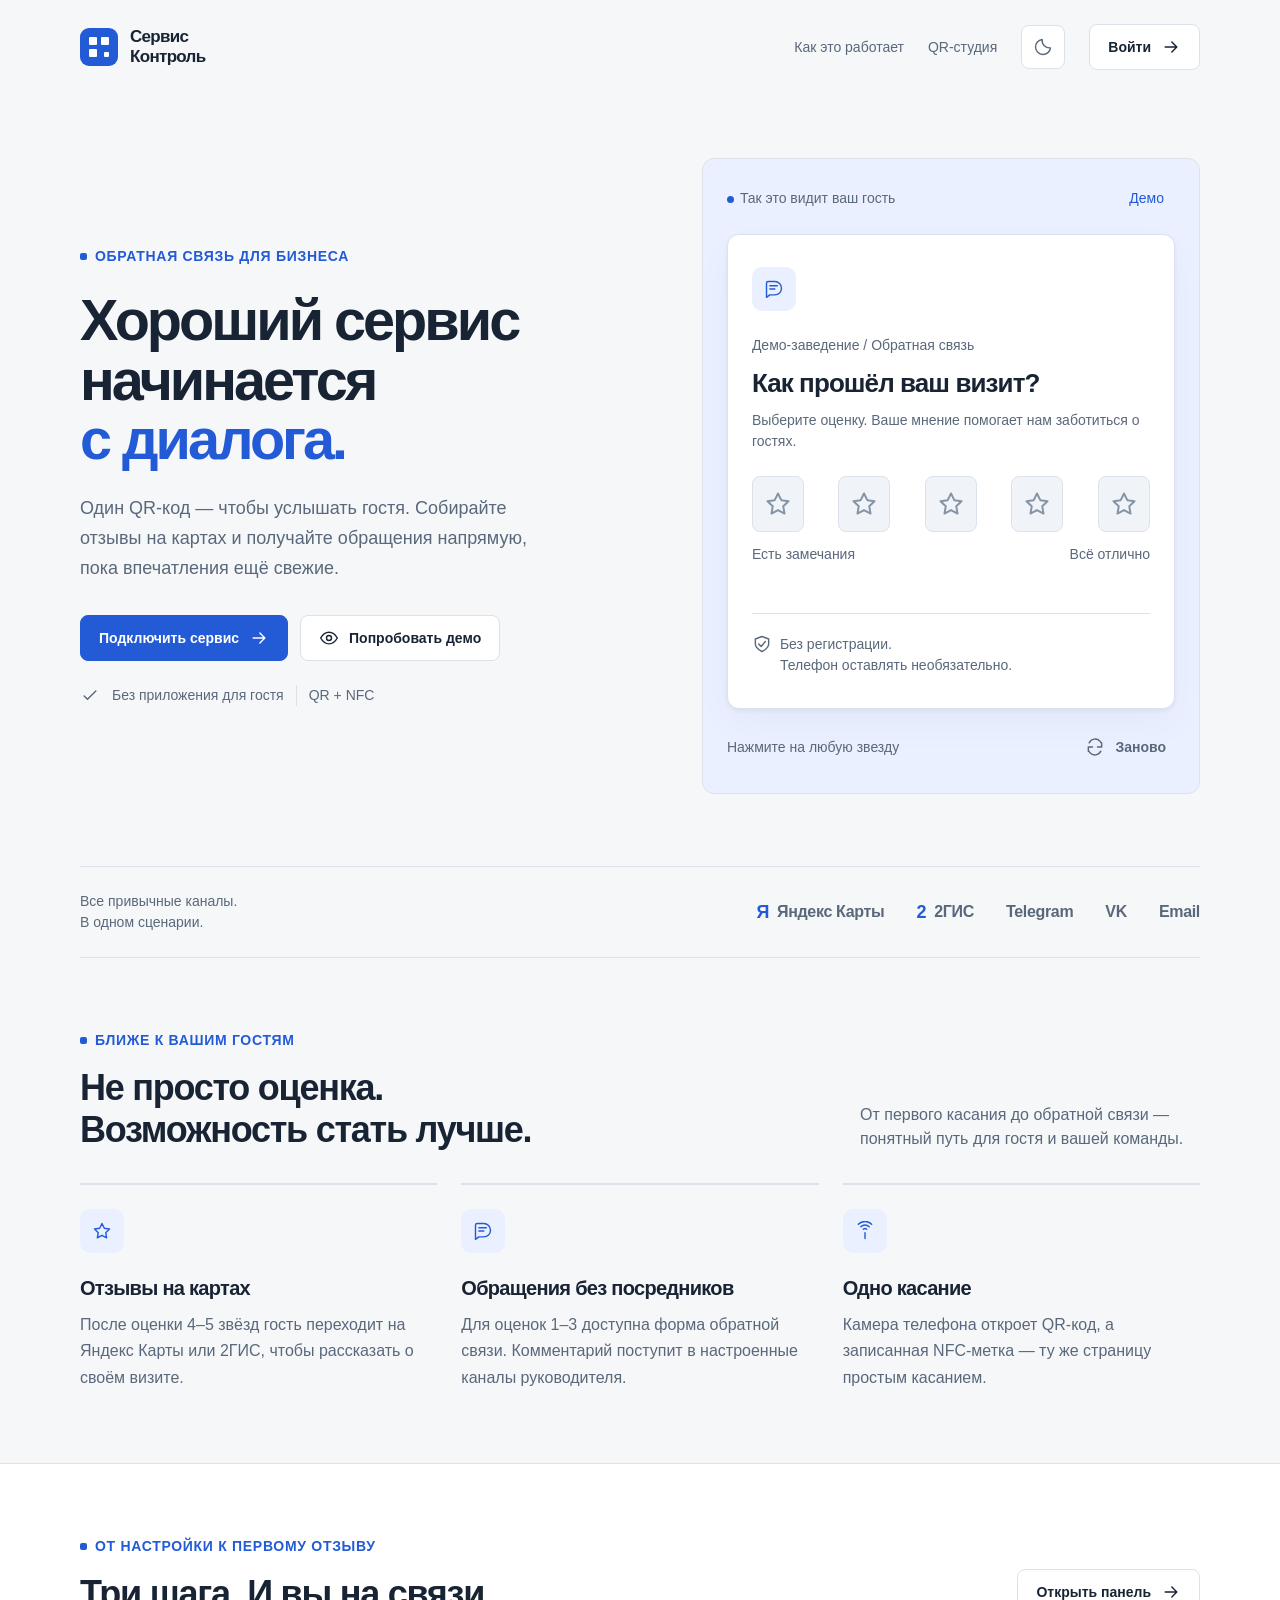
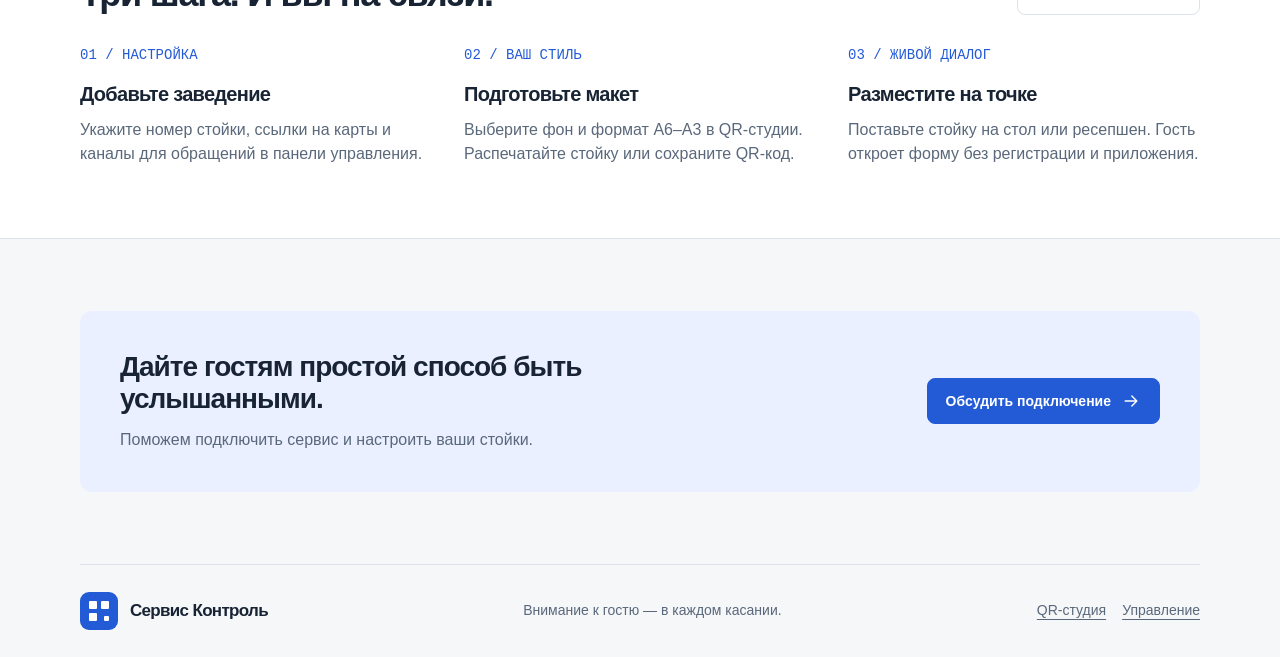
==== index.html @ 96a941b0 "design: refresh landing, contact dialog and accessible feedback flows" ====
<!DOCTYPE html>
<html lang="ru">
<head>
  <meta charset="UTF-8"><meta name="viewport" content="width=device-width, initial-scale=1">
  <meta name="description" content="Сервис Контроль: QR-коды и NFC-стойки для отзывов гостей, связи с руководством и перехода на Яндекс Карты и 2ГИС."><meta name="theme-color" content="#235bd7">
  <title>Сервис Контроль — каждый отзыв имеет значение</title>
  <link rel="stylesheet" href="assets/site.css"><script src="assets/common.js" defer></script><script src="assets/index.js" defer></script>
</head>
<body>
  <a class="skip-link" href="#mainContent">Перейти к содержимому</a>
  <div id="landing-page" hidden>
    <header class="site-header wrap"><a class="brand" href="index.html" aria-label="Сервис Контроль — главная"><span class="brand-mark" aria-hidden="true"><i></i><i></i><i></i><i></i></span><span class="brand-word">Сервис<span>Контроль</span></span></a><nav class="site-nav" aria-label="Основная навигация"><a href="#how">Как это работает</a><a href="qr.html">QR-студия</a><button class="icon-btn" type="button" data-theme-toggle aria-label="Переключить тему"></button><a class="btn" href="admin.html">Войти <span data-icon="arrow"></span></a></nav></header>
    <main id="mainContent">
      <section class="hero wrap" aria-labelledby="heroTitle"><div class="hero-copy"><div class="eyebrow">Обратная связь для бизнеса</div><h1 id="heroTitle">Хороший сервис<br>начинается<br><span>с диалога.</span></h1><p>Один QR-код — чтобы услышать гостя. Собирайте отзывы на картах и получайте обращения напрямую, пока впечатления ещё свежие.</p><div class="hero-actions"><button class="btn primary" data-contact>Подключить сервис <span data-icon="arrow"></span></button><a class="btn" href="#demo"><span data-icon="eye"></span>Попробовать демо</a></div><div class="hero-note"><span data-icon="check"></span>Без приложения для гостя <span>QR + NFC</span></div></div><div class="hero-stage" id="demo"><div class="stage-heading"><span><span class="dot"></span>Так это видит ваш гость</span><span class="tag blue">Демо</span></div><div id="demoContainer"></div><div class="stage-footer"><span>Нажмите на любую звезду</span><button class="btn quiet" id="resetDemo"><span data-icon="refresh"></span>Заново</button></div></div></section>
      <div class="integrations wrap"><p>Все привычные каналы.<br>В одном сценарии.</p><div class="integration-list" aria-label="Поддерживаемые каналы"><span><b>Я</b> Яндекс Карты</span><span><b>2</b> 2ГИС</span><span>Telegram</span><span>VK</span><span>Email</span></div></div>
      <section class="section wrap" aria-labelledby="featuresTitle"><div class="section-intro"><div><div class="eyebrow">Ближе к вашим гостям</div><h2 id="featuresTitle">Не просто оценка.<br>Возможность стать лучше.</h2></div><p>От первого касания до обратной связи — понятный путь для гостя и вашей команды.</p></div><div class="features"><article class="feature"><div class="feature-icon" data-icon="star"></div><h3>Отзывы на картах</h3><p>После оценки 4–5 звёзд гость переходит на Яндекс Карты или 2ГИС, чтобы рассказать о своём визите.</p></article><article class="feature"><div class="feature-icon" data-icon="message"></div><h3>Обращения без посредников</h3><p>Для оценок 1–3 доступна форма обратной связи. Комментарий поступит в настроенные каналы руководителя.</p></article><article class="feature"><div class="feature-icon" data-icon="nfc"></div><h3>Одно касание</h3><p>Камера телефона откроет QR-код, а записанная NFC-метка — ту же страницу простым касанием.</p></article></div></section>
      <section class="workflow" id="how" aria-labelledby="howTitle"><div class="wrap section"><div class="section-intro"><div><div class="eyebrow">От настройки к первому отзыву</div><h2 id="howTitle">Три шага. И вы на связи.</h2></div><a class="btn" href="admin.html">Открыть панель <span data-icon="arrow"></span></a></div><div class="steps"><article><span class="step-num">01 / НАСТРОЙКА</span><h3>Добавьте заведение</h3><p>Укажите номер стойки, ссылки на карты и каналы для обращений в панели управления.</p></article><article><span class="step-num">02 / ВАШ СТИЛЬ</span><h3>Подготовьте макет</h3><p>Выберите фон и формат A6–A3 в QR-студии. Распечатайте стойку или сохраните QR-код.</p></article><article><span class="step-num">03 / ЖИВОЙ ДИАЛОГ</span><h3>Разместите на точке</h3><p>Поставьте стойку на стол или ресепшен. Гость откроет форму без регистрации и приложения.</p></article></div></div></section>
      <section class="section wrap"><div class="cta"><div><h2>Дайте гостям простой способ быть услышанными.</h2><p>Поможем подключить сервис и настроить ваши стойки.</p></div><button class="btn primary" data-contact>Обсудить подключение <span data-icon="arrow"></span></button></div></section>
    </main>
    <footer class="site-footer wrap"><a class="brand" href="index.html"><span class="brand-mark" aria-hidden="true"><i></i><i></i><i></i><i></i></span>Сервис Контроль</a><p>Внимание к гостю — в каждом касании.</p><div class="footer-links"><a href="qr.html">QR-студия</a><a href="admin.html">Управление</a></div></footer>
  </div>
  <main class="widget-page" id="widget-page" hidden><div class="widget-top"><a class="brand" href="index.html"><span class="brand-mark" aria-hidden="true"><i></i><i></i><i></i><i></i></span>Сервис Контроль</a><button class="icon-btn" data-theme-toggle aria-label="Переключить тему"></button></div><div id="widgetContainer" style="width:min(440px,100%)"></div><p class="widget-foot">Спасибо, что помогаете нам становиться лучше.</p></main>
  <dialog class="contact-dialog" id="contactModal" aria-labelledby="contactTitle"><div class="dialog-head"><span class="eyebrow">На связи</span><button class="icon-btn" id="closeContact" aria-label="Закрыть окно"><span data-icon="close"></span></button></div><h2 id="contactTitle">Давайте познакомимся</h2><p>Выберите удобный канал. Обсудим вашу задачу и поможем с подключением.</p><div class="contact-list"><a class="contact-link" href="https://t.me/ThreePex" target="_blank" rel="noopener noreferrer"><span class="contact-icon" data-icon="telegram"></span><span><strong>Telegram</strong><small>Написать в мессенджере</small></span><span data-icon="arrow"></span></a><a class="contact-link" href="https://vk.me/3pexx" target="_blank" rel="noopener noreferrer"><span class="contact-icon" aria-hidden="true">VK</span><span><strong>ВКонтакте</strong><small>Открыть личные сообщения</small></span><span data-icon="arrow"></span></a><a class="contact-link" href="mailto:FuldOne007@yandex.ru?subject=Подключение%20Сервис%20Контроль"><span class="contact-icon" data-icon="mail"></span><span><strong>Электронная почта</strong><small>Вопросы и документы</small></span><span data-icon="arrow"></span></a></div></dialog>
  <template id="feedbackTemplate">
    <section class="widget-card" aria-label="Оценка обслуживания">
      <div id="widgetLoading" class="busy" role="status"><span class="spinner" aria-hidden="true"></span>Загружаем заведение…</div>
      <div id="loadError" class="status-state" hidden><div class="status-symbol" data-icon="link"></div><h2 id="loadErrorTitle">Не удалось открыть форму</h2><p id="loadErrorText"></p><button class="btn widget-back" id="retryLoad">Попробовать снова</button></div>
      <div id="feedbackFields" hidden><div class="widget-monogram" data-icon="message"></div><p class="widget-eyebrow" id="widgetEyebrow">Обратная связь</p><h2 id="shopName">Как прошёл ваш визит?</h2><p class="widget-intro" id="subTitle">Выберите оценку. Ваше мнение помогает нам заботиться о гостях.</p>
        <div class="stars-box" role="group" aria-label="Оцените визит от 1 до 5"><button class="star-btn" data-rating="1" aria-label="1 из 5 — очень плохо" aria-pressed="false" type="button"><span data-icon="star"></span></button><button class="star-btn" data-rating="2" aria-label="2 из 5 — плохо" aria-pressed="false" type="button"><span data-icon="star"></span></button><button class="star-btn" data-rating="3" aria-label="3 из 5 — есть замечания" aria-pressed="false" type="button"><span data-icon="star"></span></button><button class="star-btn" data-rating="4" aria-label="4 из 5 — хорошо" aria-pressed="false" type="button"><span data-icon="star"></span></button><button class="star-btn" data-rating="5" aria-label="5 из 5 — отлично" aria-pressed="false" type="button"><span data-icon="star"></span></button></div><div class="rating-ends"><span>Есть замечания</span><span>Всё отлично</span></div><p class="rating-label" id="ratingText" role="status"></p>
        <form class="negative-form" id="negativeForm" hidden><span class="field-label">Что можно улучшить?</span><div class="tags-grid" role="group" aria-label="Причины обращения"><button class="tag-choice" type="button" aria-pressed="false">Долгое ожидание</button><button class="tag-choice" type="button" aria-pressed="false">Грубый персонал</button><button class="tag-choice" type="button" aria-pressed="false">Качество товара</button><button class="tag-choice" type="button" aria-pressed="false">Завышенная цена</button><button class="tag-choice" type="button" aria-pressed="false">Чистота зала</button></div><div class="field"><label for="comment">Ваш комментарий <span class="muted">· необязательно</span></label><textarea id="comment" rows="3" maxlength="2000" placeholder="Расскажите, что нам стоит исправить"></textarea></div><div class="field"><label for="phone">Телефон для ответа <span class="muted">· необязательно</span></label><input type="tel" id="phone" autocomplete="tel" maxlength="40" placeholder="+7 900 000-00-00"></div><p class="small">Комментарий и указанный телефон будут переданы руководству заведения для ответа.</p><div class="notice error" id="sendError" role="alert" hidden></div><button class="btn primary wide" id="btnSend" type="submit">Отправить руководству <span data-icon="arrow"></span></button></form>
        <div class="rating-footer" id="ratingFooter"><span data-icon="shield"></span><span>Без регистрации.<br>Телефон оставлять необязательно.</span></div>
      </div>
      <div class="status-state" id="chooseMapBlock" hidden><div class="status-symbol" data-icon="star"></div><h2 tabindex="-1">Спасибо за визит!</h2><p>Поделитесь впечатлениями на удобной для вас площадке.</p><div class="stack"><a class="btn maps-link" id="btnYandex" target="_blank" rel="noopener noreferrer"><span class="row"><span class="map-letter">Я</span>Яндекс Карты</span><span data-icon="arrow"></span></a><a class="btn maps-link" id="btn2Gis" target="_blank" rel="noopener noreferrer"><span class="row"><span class="map-letter gis">2</span>2ГИС</span><span data-icon="arrow"></span></a></div><p class="small" id="demoMapsNote" hidden>Это демо: внешние страницы не открываются.</p><button class="btn quiet widget-back" data-back>Изменить оценку</button></div>
      <div class="status-state" id="redirectBlock" hidden><div class="status-symbol"><span class="spinner"></span></div><h2 tabindex="-1">Спасибо за оценку!</h2><p>Открываем страницу на картах…</p><a class="btn wide widget-back" id="redirectLink" rel="noopener noreferrer">Перейти на карты</a><button class="btn quiet widget-back" data-back>Изменить оценку</button></div>
      <div class="status-state" id="successBlock" hidden><div class="status-symbol" data-icon="check"></div><h2 tabindex="-1">Спасибо за обратную связь</h2><p id="successText">Обращение отправлено руководству заведения.</p><button class="btn quiet widget-back" id="successReset" hidden>Попробовать ещё раз</button></div>
      <div class="status-state" id="noMapsBlock" hidden><div class="status-symbol" data-icon="message"></div><h2 tabindex="-1">Спасибо за вашу оценку</h2><p>Ссылки на карты для этой точки пока не настроены.</p><button class="btn quiet widget-back" data-back>Изменить оценку</button></div>
    </section>
  </template>
  <noscript><div class="notice info wrap">Чтобы открыть форму отзыва, включите JavaScript. Связаться с нами можно по адресу <a href="mailto:FuldOne007@yandex.ru">FuldOne007@yandex.ru</a>.</div></noscript>
</body>
</html>
---- assets/site.css ----
/* Сервис Контроль — shared, responsive design system */
:root{color-scheme:light;--bg:#f6f7f9;--surface:#fff;--soft:#f0f3f8;--text:#182334;--muted:#5a687b;--line:#dce2ea;--input-line:#8694a7;--blue:#235bd7;--blue-hover:#194ab6;--blue-soft:#eaf0ff;--positive:#20744c;--positive-soft:#eaf6ef;--danger:#ad2940;--danger-soft:#fff0f2;--shadow:0 2px 4px #192c4610,0 16px 40px #192c4608;--radius:12px;--sidebar:236px}
:root[data-theme=dark]{color-scheme:dark;--bg:#151a22;--surface:#1d2430;--soft:#252e3b;--text:#f4f6fa;--muted:#a9b6c8;--line:#3b4656;--input-line:#8191a8;--blue:#8ab3ff;--blue-hover:#b2ccff;--blue-soft:#263650;--positive:#89d5ad;--positive-soft:#21392e;--danger:#ffafba;--danger-soft:#422731;--shadow:none}
*{box-sizing:border-box}html{scroll-behavior:smooth;scroll-padding-top:32px}body{margin:0;background:var(--bg);color:var(--text);font:16px/1.5 -apple-system,BlinkMacSystemFont,"Segoe UI",sans-serif;-webkit-font-smoothing:antialiased}button,input,select,textarea{font:inherit}button,a,input,select,textarea,summary{-webkit-tap-highlight-color:transparent}button{cursor:pointer}a{color:var(--blue);text-underline-offset:4px}button:disabled{cursor:not-allowed;opacity:.55}a,button{touch-action:manipulation}h1,h2,h3,p{margin:0}h1,h2,h3{line-height:1.16;letter-spacing:-.035em}h1{font-size:40px;font-weight:750}h2{font-size:28px}h3{font-size:20px}p{color:var(--muted)}svg{display:block;flex-shrink:0}button svg,a svg{pointer-events:none}.icon{width:20px;height:20px}button:focus-visible,a:focus-visible,summary:focus-visible,input:focus-visible,select:focus-visible,textarea:focus-visible{outline:3px solid var(--blue);outline-offset:4px}[hidden]{display:none!important}.sr-only{position:absolute!important;width:1px;height:1px;padding:0;margin:-1px;overflow:hidden;clip:rect(0,0,0,0);white-space:nowrap;border:0}.skip-link{position:fixed;top:-80px;left:16px;padding:12px 20px;background:var(--surface);z-index:100}.skip-link:focus{top:12px}.wrap{width:min(1120px,calc(100% - 64px));margin-inline:auto}.eyebrow{display:flex;align-items:center;gap:8px;color:var(--blue);font-size:14px;font-weight:650;letter-spacing:.05em;text-transform:uppercase}.eyebrow:before{content:"";width:7px;height:7px;background:currentColor;border-radius:2px}.muted{color:var(--muted)}.small{font-size:14px;line-height:1.55}.mono{font-family:ui-monospace,SFMono-Regular,Consolas,monospace}.row{display:flex;align-items:center;gap:12px}.between{justify-content:space-between}.stack{display:grid;gap:16px}.brand{display:inline-flex;gap:12px;align-items:center;color:var(--text);text-decoration:none;font-weight:750;font-size:17px;line-height:1.16;letter-spacing:-.04em;min-height:44px}.brand-mark{width:38px;height:38px;display:grid;grid-template-columns:repeat(2,8px);grid-template-rows:repeat(2,8px);place-content:center;gap:4px;background:#235bd7;border-radius:9px;flex-shrink:0}.brand-mark i{background:white;border-radius:1px}.brand-mark i:last-child{width:5px;height:5px;align-self:end;justify-self:end}.brand-word{display:block}.brand-word span{display:block}.btn{min-height:46px;padding:11px 18px;border-radius:8px;border:1px solid var(--line);background:var(--surface);color:var(--text);display:inline-flex;justify-content:center;align-items:center;gap:10px;text-decoration:none;font-size:14px;font-weight:650;line-height:1.45;transition:background .18s,border-color .18s,transform .18s}.btn:hover{background:var(--soft);border-color:var(--input-line)}.btn.primary{background:var(--blue);border-color:var(--blue);color:#fff}:root[data-theme=dark] .btn.primary{color:#121c2d}.btn.primary:hover{background:var(--blue-hover);border-color:var(--blue-hover)}.btn.quiet{background:transparent;border-color:transparent;color:var(--muted)}.btn.quiet:hover{background:var(--soft);color:var(--text)}.btn.wide{width:100%}.icon-btn{width:44px;height:44px;padding:0;display:grid;place-items:center;background:var(--surface);color:var(--muted);border:1px solid var(--line);border-radius:8px}.icon-btn:hover{color:var(--blue);background:var(--blue-soft)}.tag{display:inline-flex;align-items:center;gap:6px;padding:4px 10px;border:1px solid var(--line);border-radius:6px;color:var(--muted);font-size:14px;white-space:nowrap}.tag.blue{background:var(--blue-soft);border-color:transparent;color:var(--blue)}.tag.green{background:var(--positive-soft);border-color:transparent;color:var(--positive)}.panel{background:var(--surface);border:1px solid var(--line);border-radius:var(--radius);min-width:0}.panel-head{display:flex;align-items:center;justify-content:space-between;gap:16px;padding:20px 24px;border-bottom:1px solid var(--line);flex-wrap:wrap}.panel-head h2{font-size:18px;letter-spacing:-.02em;min-width:0}.panel-body{padding:24px}.section-title{display:flex;gap:12px;align-items:center;margin-bottom:20px}.section-number{width:30px;height:30px;display:grid;place-items:center;background:var(--blue-soft);color:var(--blue);border-radius:7px;font-size:14px;font-weight:650;flex-shrink:0}.section-title h2,.section-title h3{font-size:18px}.form-grid{display:grid;grid-template-columns:minmax(0,1fr) minmax(0,1fr);gap:20px}.field{display:grid;gap:8px;align-content:start;min-width:0}.field.full{grid-column:1/-1}.field label,.field-label{font-size:14px;font-weight:600;color:var(--text)}.field input,.field select,.field textarea{width:100%;min-width:0;min-height:46px;border:1px solid var(--input-line);border-radius:8px;padding:11px 12px;color:var(--text);background:var(--surface);transition:border-color .15s}.field input::placeholder,.field textarea::placeholder{color:var(--muted);opacity:.85}.field textarea{resize:vertical;min-height:112px}.field input:focus,.field select:focus,.field textarea:focus{border-color:var(--blue)}.field input[aria-invalid=true]{border-color:var(--danger)}.field input[type=range]{padding:0;border:0;accent-color:var(--blue)}.field input[type=file]{font-size:14px;padding:8px}.field input[type=file]::file-selector-button{border:0;background:var(--blue-soft);color:var(--blue);padding:8px;border-radius:5px;margin-right:10px;font:inherit;cursor:pointer}.field .hint{font-size:14px;color:var(--muted)}.check-row{display:flex;gap:10px;align-items:flex-start;min-height:44px;cursor:pointer;font-size:14px;color:var(--muted)}.check-row input{width:18px;height:18px;margin:2px 0 0;accent-color:var(--blue);flex-shrink:0}.notice{font-size:14px;line-height:1.6;padding:14px 16px;border:1px solid var(--line);border-radius:8px;overflow-wrap:anywhere}.notice.error{background:var(--danger-soft);color:var(--danger);border-color:currentColor}.notice.success{background:var(--positive-soft);color:var(--positive)}.notice.info{background:var(--blue-soft);color:var(--blue)}.form-actions{display:flex;align-items:center;justify-content:space-between;gap:16px;margin-top:24px}.form-actions p{max-width:290px;font-size:14px}.busy{display:flex;align-items:center;justify-content:center;gap:12px;min-height:220px;color:var(--muted)}.spinner{width:24px;height:24px;border:2px solid var(--line);border-top-color:var(--blue);border-radius:50%;animation:spin .7s linear infinite}@keyframes spin{to{transform:rotate(360deg)}}
/* Marketing site: real interactive product, not fictional metrics. */
.site-header{display:flex;justify-content:space-between;align-items:center;gap:24px;padding-block:24px}.site-nav{display:flex;align-items:center;gap:24px}.site-nav>a:not(.btn){font-size:14px;color:var(--muted);text-decoration:none;min-height:44px;display:flex;align-items:center}.site-nav>a:hover{color:var(--blue)}.hero{display:grid;grid-template-columns:1.12fr 1fr;align-items:center;gap:64px;padding-block:64px 72px}.hero-copy h1{font-size:clamp(40px,4.5vw,60px);margin:24px 0;line-height:1.04;letter-spacing:-.052em;max-width:620px}.hero-copy h1 span{color:var(--blue)}.hero-copy>p{font-size:18px;line-height:1.65;max-width:460px}.hero-actions{display:flex;flex-wrap:wrap;gap:12px;margin:32px 0 24px}.hero-note{display:flex;gap:12px;align-items:center;font-size:14px;color:var(--muted)}.hero-note>span:last-child{border-left:1px solid var(--line);padding-left:12px}.hero-stage{background:var(--blue-soft);border:1px solid var(--line);border-radius:12px;padding:24px;position:relative}.stage-heading{display:flex;align-items:center;justify-content:space-between;gap:12px;margin-bottom:20px;font-size:14px;color:var(--muted)}.stage-heading .dot{width:7px;height:7px;background:var(--blue);border-radius:50%;display:inline-block;margin-right:6px}.stage-footer{display:flex;justify-content:space-between;align-items:center;gap:16px;margin-top:16px;font-size:14px;color:var(--muted)}.stage-footer .btn{padding:8px;min-height:44px}.hero-stage .widget-card{box-shadow:var(--shadow);width:100%;max-width:none}.integrations{display:flex;align-items:center;justify-content:space-between;gap:24px;border-block:1px solid var(--line);padding:24px 0}.integrations p{font-size:14px}.integration-list{display:flex;flex-wrap:wrap;align-items:center;gap:32px;color:var(--muted);font-size:16px;font-weight:650;letter-spacing:-.02em}.integration-list span{display:flex;align-items:center;gap:8px}.integration-list b{color:var(--blue);font-size:18px}.section{padding-block:72px}.section-intro{display:flex;align-items:end;justify-content:space-between;gap:48px;margin-bottom:32px}.section-intro h2{font-size:36px;max-width:520px;margin-top:16px}.section-intro p{max-width:340px}.features{display:grid;grid-template-columns:repeat(3,1fr);gap:24px}.feature{border-top:2px solid var(--line);padding-top:24px}.feature .feature-icon{color:var(--blue);width:44px;height:44px;display:grid;place-items:center;background:var(--blue-soft);border-radius:10px;margin-bottom:24px}.feature h3{margin-bottom:12px}.feature p{font-size:16px;line-height:1.65}.workflow{background:var(--surface);border-block:1px solid var(--line)}.steps{display:grid;grid-template-columns:repeat(3,1fr);gap:32px}.step-num{font:14px ui-monospace,Consolas,monospace;color:var(--blue);display:block;margin-bottom:20px}.steps h3{margin-bottom:12px}.cta{padding:40px;background:var(--blue-soft);border-radius:12px;display:flex;justify-content:space-between;align-items:center;gap:32px}.cta h2{margin-bottom:12px;max-width:580px}.site-footer{border-top:1px solid var(--line);padding-block:24px;display:flex;justify-content:space-between;align-items:center;gap:24px}.site-footer p{font-size:14px}.footer-links{display:flex;gap:16px}.footer-links a{font-size:14px;color:var(--muted);min-height:44px;display:flex;align-items:center}
/* Feedback states and contact dialog. */
.widget-page{min-height:100svh;display:flex;flex-direction:column;align-items:center;justify-content:center;padding:32px 16px;gap:24px}.widget-top{display:flex;align-items:center;justify-content:space-between;width:min(440px,100%);gap:16px}.widget-card{padding:32px 24px;background:var(--surface);border:1px solid var(--line);border-radius:12px;max-width:440px;width:100%}.widget-card h1,.widget-card h2{font-size:26px;overflow-wrap:anywhere}.widget-card .widget-intro{margin:12px 0 24px;font-size:14px}.widget-monogram{width:44px;height:44px;background:var(--blue-soft);color:var(--blue);border-radius:10px;display:grid;place-items:center;margin-bottom:24px}.widget-eyebrow{font-size:14px;color:var(--muted);margin-bottom:12px}.stars-box{display:flex;justify-content:space-between;gap:4px;margin:24px 0 12px}.star-btn{background:var(--soft);border:1px solid var(--line);color:var(--input-line);width:52px;height:56px;border-radius:8px;display:grid;place-items:center;transition:background .15s,transform .15s}.star-btn svg{width:28px;height:28px;fill:transparent}.star-btn.active{background:#fff3d1;border-color:#c49620;color:#896008}.star-btn.active svg{fill:#edbe42}.star-btn:hover{transform:translateY(-2px);border-color:var(--blue)}.rating-label{min-height:24px;color:var(--muted);text-align:center;font-size:14px}.rating-ends{display:flex;justify-content:space-between;font-size:14px;color:var(--muted)}.rating-footer{border-top:1px solid var(--line);padding-top:20px;margin-top:24px;font-size:14px;display:flex;gap:8px;align-items:flex-start;color:var(--muted)}.negative-form{display:grid;gap:16px;margin-top:24px}.tags-grid{display:flex;flex-wrap:wrap;gap:8px}.tag-choice{padding:9px 12px;min-height:44px;font-size:14px;color:var(--muted);background:var(--surface);border:1px solid var(--input-line);border-radius:8px}.tag-choice[aria-pressed=true]{background:var(--blue-soft);border-color:var(--blue);color:var(--blue)}.status-state{text-align:center;padding-block:16px}.status-symbol{width:56px;height:56px;display:grid;place-items:center;margin:0 auto 24px;border-radius:12px;background:var(--positive-soft);color:var(--positive)}.status-symbol .icon{width:28px;height:28px}.status-state p{font-size:14px;margin-top:12px}.status-state .stack{margin-top:24px}.maps-link{justify-content:space-between}.map-letter{width:28px;height:28px;display:grid;place-items:center;border-radius:6px;font-weight:750;color:#fff;background:#d52c25}.map-letter.gis{background:#237b3e;font-size:14px}.widget-back{margin-top:20px}.widget-page .widget-foot{font-size:14px;color:var(--muted);text-align:center}.widget-card .notice{margin-top:16px}.demo-banner{font-size:14px;color:var(--blue);padding:10px 12px;border-radius:8px;background:var(--blue-soft);margin-bottom:20px}.contact-dialog{padding:32px;border:1px solid var(--line);border-radius:12px;background:var(--surface);color:var(--text);width:min(440px,calc(100% - 32px));max-height:calc(100svh - 32px);box-shadow:var(--shadow)}.contact-dialog::backdrop{background:#0b142b99;backdrop-filter:blur(4px)}.dialog-head{display:flex;justify-content:space-between;align-items:center;gap:16px;margin-bottom:24px}.contact-dialog h2{font-size:28px;margin-bottom:12px}.contact-dialog>p{font-size:14px}.contact-list{display:grid;gap:12px;margin-top:24px}.contact-link{display:flex;gap:16px;align-items:center;padding:16px;border:1px solid var(--line);border-radius:8px;color:var(--text);text-decoration:none}.contact-link:hover{background:var(--soft);border-color:var(--input-line)}.contact-link>span:nth-child(2){flex:1}.contact-link strong{display:block;font-size:16px}.contact-link small{display:block;font-size:14px;color:var(--muted)}.contact-icon{width:40px;height:40px;display:grid;place-items:center;background:var(--blue-soft);color:var(--blue);border-radius:8px;font-size:14px;font-weight:750}
/* Workspace shell shared by admin and print studio. */
.app-sidebar{position:fixed;inset:0 auto 0 0;width:var(--sidebar);background:var(--surface);border-right:1px solid var(--line);display:flex;flex-direction:column;padding:28px 20px;z-index:10}.app-sidebar .brand{margin-bottom:48px}.nav-label{font-size:14px;color:var(--muted);padding-inline:12px;margin-bottom:12px}.app-nav{display:grid;gap:8px}.app-nav a{display:flex;align-items:center;gap:12px;border-radius:8px;padding:12px;color:var(--muted);font-size:14px;text-decoration:none;min-height:46px}.app-nav a:hover{background:var(--soft);color:var(--text)}.app-nav a[aria-current=page]{background:var(--blue-soft);color:var(--blue);font-weight:650}.sidebar-bottom{margin-top:auto;padding-top:24px}.sidebar-note{padding:16px;border:1px solid var(--line);border-radius:8px;font-size:14px;color:var(--muted)}.sidebar-note strong{display:block;color:var(--text);margin-bottom:8px}.app-main{margin-left:var(--sidebar);min-height:100svh}.app-topbar{display:flex;align-items:center;justify-content:space-between;gap:16px;min-height:80px;padding:16px 40px;border-bottom:1px solid var(--line);background:var(--surface)}.breadcrumbs{font-size:14px;color:var(--muted);display:flex;align-items:center;gap:12px}.breadcrumbs strong{color:var(--text);font-weight:500}.app-content{max-width:1240px;margin:0 auto;padding:40px}.page-heading{display:flex;justify-content:space-between;align-items:end;gap:24px;margin-bottom:32px}.page-heading h1{font-size:36px;margin-bottom:12px}.page-heading p{max-width:620px}.editor-grid{display:grid;grid-template-columns:minmax(0,1fr) 300px;gap:24px;align-items:start}.editor-grid>*{min-width:0}.editor-grid>.stack{min-width:0}.summary-panel{position:sticky;top:24px}.summary-panel .mini-stand{margin:24px;background:#172438;border-radius:8px;padding:24px 20px;color:white;text-align:center;min-height:230px;display:flex;flex-direction:column;justify-content:space-between;gap:24px}.mini-stand .icon{width:56px;height:56px;margin:0 auto;color:#b8d2ff}.mini-stand strong{font-size:20px;line-height:1.25;overflow-wrap:anywhere}.mini-stand span{font:14px ui-monospace,monospace;color:#b7c7df;overflow-wrap:anywhere}.summary-list{list-style:none;padding:0 24px 24px;margin:0;display:grid;gap:16px}.summary-list li{display:flex;gap:12px;align-items:center;font-size:14px;color:var(--muted)}.summary-list li.done{color:var(--positive)}.summary-list .step-dot{width:24px;height:24px;display:grid;place-items:center;border:1px solid var(--line);border-radius:50%;font-size:14px;flex-shrink:0}.summary-list li.done .step-dot{background:var(--positive-soft);border-color:currentColor}.access-details summary{list-style:none;display:flex;align-items:center;justify-content:space-between;gap:12px;cursor:pointer;padding:20px 24px;min-height:64px;font-weight:600;font-size:14px}.access-details summary::-webkit-details-marker{display:none}.access-details[open] summary{border-bottom:1px solid var(--line)}.access-details[open] summary>.icon{transform:rotate(45deg)}.access-details .notice{margin-top:20px}.channels-grid{display:grid;gap:20px}.channel-label{display:flex;align-items:center;gap:10px}.channel-label .icon{color:var(--blue)}.result-link{display:block;padding:12px;background:var(--surface);border:1px solid var(--line);border-radius:8px;overflow-wrap:anywhere;margin:16px 0;font-size:14px}.result-actions{display:flex;gap:8px;flex-wrap:wrap}.auth-main{min-height:100svh}.auth-header{display:flex;justify-content:space-between;align-items:center;padding:24px 32px}.auth-layout{width:min(980px,calc(100% - 64px));margin:56px auto;display:grid;grid-template-columns:1fr 1fr;gap:80px;align-items:center}.auth-story h1{font-size:48px;margin:24px 0;line-height:1.08}.auth-story>p{font-size:18px}.auth-points{display:grid;gap:24px;margin-top:40px}.auth-point{display:flex;gap:16px;align-items:flex-start}.auth-point>span{width:40px;height:40px;background:var(--blue-soft);color:var(--blue);display:grid;place-items:center;flex-shrink:0;border-radius:8px}.auth-point strong{display:block;margin-bottom:4px;font-size:16px}.auth-point p{font-size:14px}.auth-card{padding:32px}.auth-card h2{margin:24px 0 12px}.auth-card>p{font-size:14px;margin-bottom:24px}.auth-card form{display:grid;gap:20px}.auth-foot{border-top:1px solid var(--line);padding-top:20px;margin-top:24px;font-size:14px;color:var(--muted)}.password-wrap{display:flex;position:relative;min-width:0}.password-wrap input{padding-right:54px}.password-wrap .icon-btn{position:absolute;right:2px;top:2px;border:0;background:transparent;height:42px}.admin-save{margin-top:0;padding:20px 24px}.admin-save p{font-size:14px}.readiness{color:var(--muted);font-size:14px;margin-bottom:20px}.readiness strong{color:var(--text)}
@media(min-width:1600px){.app-content{padding-top:48px}}
@media(max-width:1200px){:root{--sidebar:208px}.app-content{padding:32px 24px}.app-topbar{padding-inline:24px}.editor-grid{grid-template-columns:minmax(0,1fr) 260px}.hero{gap:32px}.hero-copy h1{font-size:48px}.integration-list{gap:20px}}
@media(max-width:1020px){.editor-grid{grid-template-columns:minmax(0,1fr)}.summary-panel{position:static}.summary-panel .mini-stand{display:none}.summary-list{grid-template-columns:1fr 1fr;padding-top:24px}.hero-copy h1{font-size:44px}.hero{gap:24px}.hero-stage{padding:16px}.auth-layout{gap:40px}.auth-story h1{font-size:40px}.integrations{align-items:start;flex-direction:column;gap:16px}}
@media(max-width:780px){.wrap{width:calc(100% - 40px)}.site-header{padding-block:16px}.site-nav{gap:8px}.site-nav>a:not(.btn){display:none}.hero{grid-template-columns:1fr;padding-block:40px 48px;gap:40px}.hero-copy h1{font-size:48px;max-width:600px}.hero-copy>p{max-width:560px}.hero-stage{padding:20px;max-width:480px;width:100%;justify-self:center}.features{grid-template-columns:1fr;gap:32px}.feature{display:grid;grid-template-columns:44px 1fr;gap:12px 16px}.feature .feature-icon{grid-row:1/3;margin:0}.feature h3{margin:0;align-self:center}.feature p{grid-column:2}.section{padding-block:48px}.section-intro{display:block;margin-bottom:32px}.section-intro>.btn{margin-top:24px}.section-intro h2{font-size:30px}.section-intro p{margin-top:16px;max-width:500px}.steps{grid-template-columns:1fr;gap:32px}.step-num{margin-bottom:12px}.cta{padding:28px;align-items:start;flex-direction:column}.site-footer{flex-wrap:wrap}.app-sidebar{position:static;width:auto;display:block;padding:16px;border-right:0;border-bottom:1px solid var(--line)}.app-sidebar .brand{margin:0 0 16px}.nav-label,.sidebar-bottom{display:none}.app-nav{display:flex;gap:8px}.app-nav a{flex:1;justify-content:center;padding:10px;gap:8px;white-space:nowrap}.app-nav a .icon{width:18px;height:18px}.app-main{margin:0}.app-topbar{min-height:64px;padding:12px 20px}.app-content{padding:28px 20px}.page-heading{align-items:start}.page-heading h1{font-size:30px}.page-heading p{font-size:14px}.auth-layout{grid-template-columns:1fr;width:min(460px,calc(100% - 32px));margin:24px auto;gap:24px}.auth-story{display:none}.auth-header{padding:16px}.auth-card{padding:28px}.breadcrumbs>span:first-child{display:none}.breadcrumbs .separator{display:none}}
@media(max-width:440px){.wrap{width:calc(100% - 32px)}.brand{font-size:15px;gap:8px}.site-nav .btn{padding-inline:12px}.hero-copy h1{font-size:40px}.hero-copy>p{font-size:16px}.hero-note{flex-wrap:wrap;font-size:14px}.hero-note>span:last-child{padding-left:0;border-left:0}.hero-actions .btn{flex:1;padding-inline:12px}.hero-stage{padding:12px}.stage-heading{font-size:14px;gap:8px}.widget-card{padding:24px 20px}.hero-stage .widget-card{padding:24px 16px}.widget-card h1,.widget-card h2{font-size:24px}.star-btn{width:46px;height:50px}.stars-box{gap:4px}.rating-ends{font-size:14px}.integration-list{column-gap:20px;row-gap:12px;font-size:14px}.form-grid{grid-template-columns:minmax(0,1fr)}.panel-body{padding:20px}.panel-head{padding:16px 20px}.form-actions{flex-direction:column;align-items:stretch}.form-actions p{max-width:none}.page-heading{flex-wrap:wrap;gap:16px}.summary-list{grid-template-columns:1fr;padding:20px}.app-nav a{font-size:14px;padding:10px 6px;gap:6px}.app-nav a .icon{width:16px}.app-content{padding:24px 16px}.app-topbar{padding-inline:16px}.app-topbar .tag{display:none}.access-details summary{padding:16px 20px}.contact-dialog{padding:24px}.contact-link{padding:12px}.contact-link small{font-size:14px}.contact-icon{width:36px;height:36px}.auth-card{padding:24px}.result-actions .btn{flex:1}.hero-note .icon{display:none}.cta{padding:24px}.site-footer{gap:16px}}
@media(prefers-reduced-motion:reduce){html{scroll-behavior:auto}*,*:before,*:after{animation-duration:.01ms!important;animation-iteration-count:1!important;transition-duration:.01ms!important}}
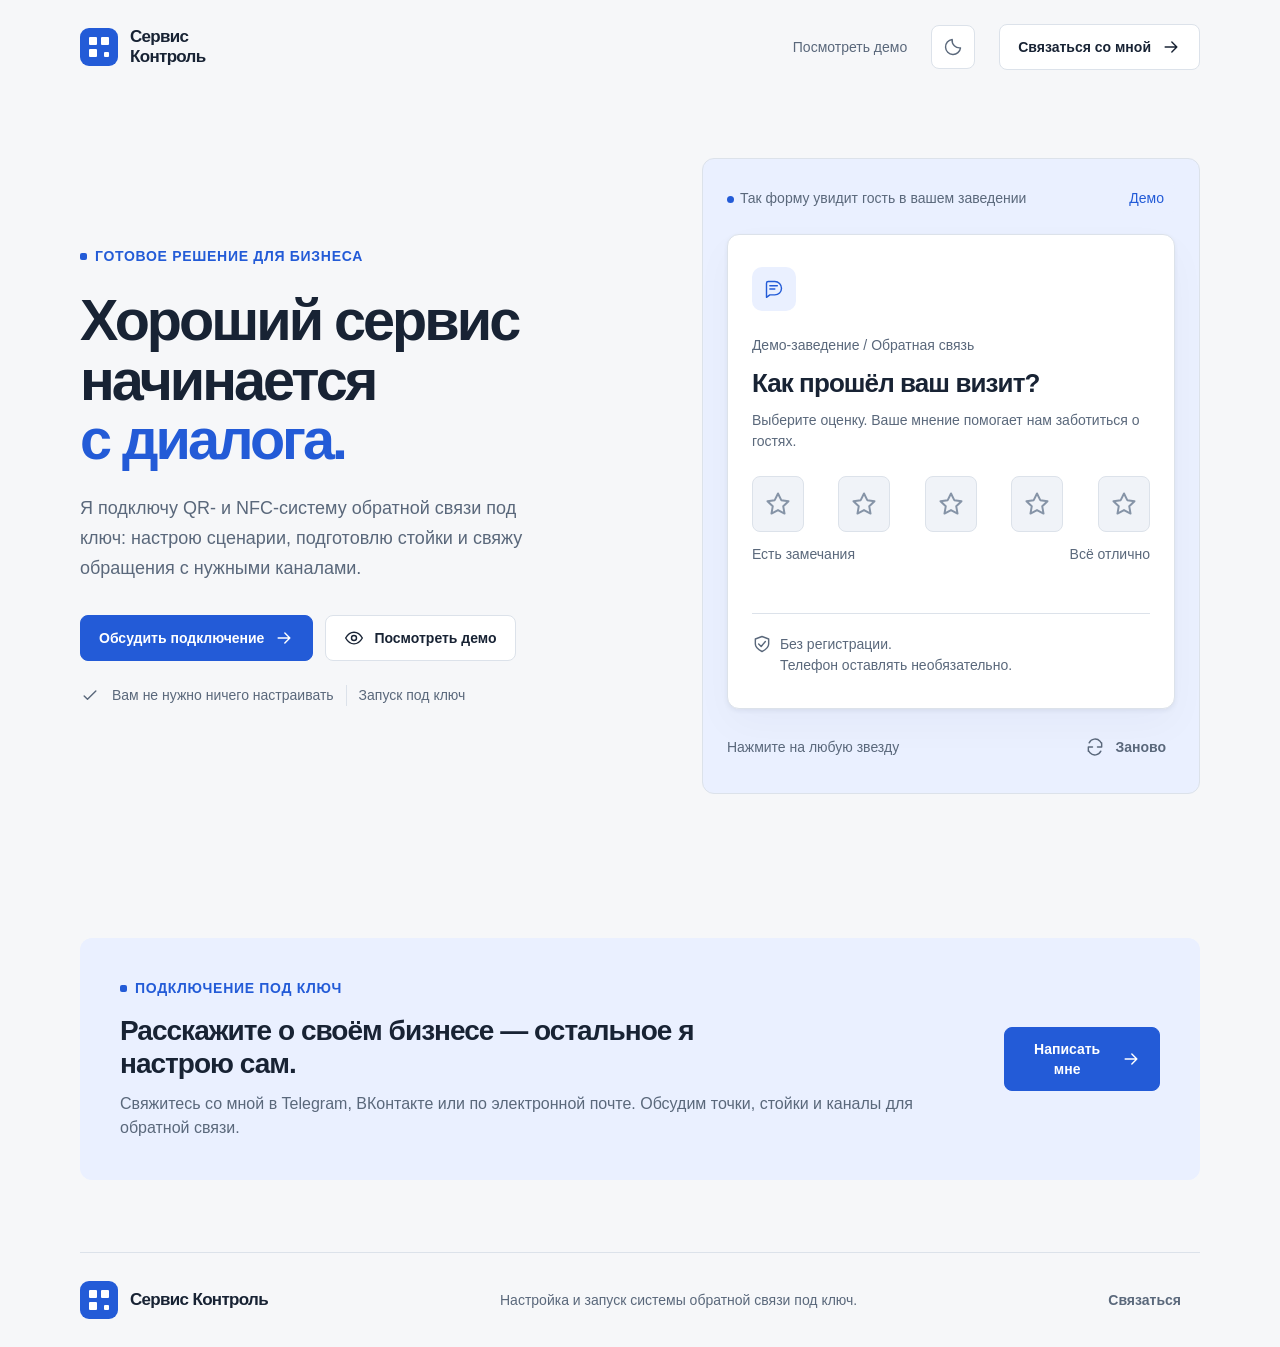
==== commit 65ab2b2e: "fix: position service as done-for-you and protect QR studio" ====
--- a/index.html
+++ b/index.html
@@ -2,25 +2,40 @@
 <html lang="ru">
 <head>
   <meta charset="UTF-8"><meta name="viewport" content="width=device-width, initial-scale=1">
-  <meta name="description" content="Сервис Контроль: QR-коды и NFC-стойки для отзывов гостей, связи с руководством и перехода на Яндекс Карты и 2ГИС."><meta name="theme-color" content="#235bd7">
-  <title>Сервис Контроль — каждый отзыв имеет значение</title>
+  <meta name="description" content="Сервис Контроль — QR- и NFC-система обратной связи для бизнеса с подключением под ключ."><meta name="theme-color" content="#235bd7">
+  <title>Сервис Контроль — обратная связь под ключ</title>
   <link rel="stylesheet" href="assets/site.css"><script src="assets/common.js" defer></script><script src="assets/index.js" defer></script>
 </head>
 <body>
   <a class="skip-link" href="#mainContent">Перейти к содержимому</a>
   <div id="landing-page" hidden>
-    <header class="site-header wrap"><a class="brand" href="index.html" aria-label="Сервис Контроль — главная"><span class="brand-mark" aria-hidden="true"><i></i><i></i><i></i><i></i></span><span class="brand-word">Сервис<span>Контроль</span></span></a><nav class="site-nav" aria-label="Основная навигация"><a href="#how">Как это работает</a><a href="qr.html">QR-студия</a><button class="icon-btn" type="button" data-theme-toggle aria-label="Переключить тему"></button><a class="btn" href="admin.html">Войти <span data-icon="arrow"></span></a></nav></header>
+    <header class="site-header wrap">
+      <a class="brand" href="index.html" aria-label="Сервис Контроль — главная"><span class="brand-mark" aria-hidden="true"><i></i><i></i><i></i><i></i></span><span class="brand-word">Сервис<span>Контроль</span></span></a>
+      <nav class="site-nav" aria-label="Основная навигация"><a href="#demo">Посмотреть демо</a><button class="icon-btn" type="button" data-theme-toggle aria-label="Переключить тему"></button><button class="btn" data-contact>Связаться со мной <span data-icon="arrow"></span></button></nav>
+    </header>
     <main id="mainContent">
-      <section class="hero wrap" aria-labelledby="heroTitle"><div class="hero-copy"><div class="eyebrow">Обратная связь для бизнеса</div><h1 id="heroTitle">Хороший сервис<br>начинается<br><span>с диалога.</span></h1><p>Один QR-код — чтобы услышать гостя. Собирайте отзывы на картах и получайте обращения напрямую, пока впечатления ещё свежие.</p><div class="hero-actions"><button class="btn primary" data-contact>Подключить сервис <span data-icon="arrow"></span></button><a class="btn" href="#demo"><span data-icon="eye"></span>Попробовать демо</a></div><div class="hero-note"><span data-icon="check"></span>Без приложения для гостя <span>QR + NFC</span></div></div><div class="hero-stage" id="demo"><div class="stage-heading"><span><span class="dot"></span>Так это видит ваш гость</span><span class="tag blue">Демо</span></div><div id="demoContainer"></div><div class="stage-footer"><span>Нажмите на любую звезду</span><button class="btn quiet" id="resetDemo"><span data-icon="refresh"></span>Заново</button></div></div></section>
-      <div class="integrations wrap"><p>Все привычные каналы.<br>В одном сценарии.</p><div class="integration-list" aria-label="Поддерживаемые каналы"><span><b>Я</b> Яндекс Карты</span><span><b>2</b> 2ГИС</span><span>Telegram</span><span>VK</span><span>Email</span></div></div>
-      <section class="section wrap" aria-labelledby="featuresTitle"><div class="section-intro"><div><div class="eyebrow">Ближе к вашим гостям</div><h2 id="featuresTitle">Не просто оценка.<br>Возможность стать лучше.</h2></div><p>От первого касания до обратной связи — понятный путь для гостя и вашей команды.</p></div><div class="features"><article class="feature"><div class="feature-icon" data-icon="star"></div><h3>Отзывы на картах</h3><p>После оценки 4–5 звёзд гость переходит на Яндекс Карты или 2ГИС, чтобы рассказать о своём визите.</p></article><article class="feature"><div class="feature-icon" data-icon="message"></div><h3>Обращения без посредников</h3><p>Для оценок 1–3 доступна форма обратной связи. Комментарий поступит в настроенные каналы руководителя.</p></article><article class="feature"><div class="feature-icon" data-icon="nfc"></div><h3>Одно касание</h3><p>Камера телефона откроет QR-код, а записанная NFC-метка — ту же страницу простым касанием.</p></article></div></section>
-      <section class="workflow" id="how" aria-labelledby="howTitle"><div class="wrap section"><div class="section-intro"><div><div class="eyebrow">От настройки к первому отзыву</div><h2 id="howTitle">Три шага. И вы на связи.</h2></div><a class="btn" href="admin.html">Открыть панель <span data-icon="arrow"></span></a></div><div class="steps"><article><span class="step-num">01 / НАСТРОЙКА</span><h3>Добавьте заведение</h3><p>Укажите номер стойки, ссылки на карты и каналы для обращений в панели управления.</p></article><article><span class="step-num">02 / ВАШ СТИЛЬ</span><h3>Подготовьте макет</h3><p>Выберите фон и формат A6–A3 в QR-студии. Распечатайте стойку или сохраните QR-код.</p></article><article><span class="step-num">03 / ЖИВОЙ ДИАЛОГ</span><h3>Разместите на точке</h3><p>Поставьте стойку на стол или ресепшен. Гость откроет форму без регистрации и приложения.</p></article></div></div></section>
-      <section class="section wrap"><div class="cta"><div><h2>Дайте гостям простой способ быть услышанными.</h2><p>Поможем подключить сервис и настроить ваши стойки.</p></div><button class="btn primary" data-contact>Обсудить подключение <span data-icon="arrow"></span></button></div></section>
+      <section class="hero wrap" aria-labelledby="heroTitle">
+        <div class="hero-copy">
+          <div class="eyebrow">Готовое решение для бизнеса</div>
+          <h1 id="heroTitle">Хороший сервис<br>начинается<br><span>с диалога.</span></h1>
+          <p>Я подключу QR- и NFC-систему обратной связи под ключ: настрою сценарии, подготовлю стойки и свяжу обращения с нужными каналами.</p>
+          <div class="hero-actions"><button class="btn primary" data-contact>Обсудить подключение <span data-icon="arrow"></span></button><a class="btn" href="#demo"><span data-icon="eye"></span>Посмотреть демо</a></div>
+          <div class="hero-note"><span data-icon="check"></span>Вам не нужно ничего настраивать <span>Запуск под ключ</span></div>
+        </div>
+        <div class="hero-stage" id="demo">
+          <div class="stage-heading"><span><span class="dot"></span>Так форму увидит гость в вашем заведении</span><span class="tag blue">Демо</span></div>
+          <div id="demoContainer"></div>
+          <div class="stage-footer"><span>Нажмите на любую звезду</span><button class="btn quiet" id="resetDemo"><span data-icon="refresh"></span>Заново</button></div>
+        </div>
+      </section>
+      <section class="section wrap">
+        <div class="cta"><div><div class="eyebrow" style="margin-bottom:16px">Подключение под ключ</div><h2>Расскажите о своём бизнесе — остальное я настрою сам.</h2><p>Свяжитесь со мной в Telegram, ВКонтакте или по электронной почте. Обсудим точки, стойки и каналы для обратной связи.</p></div><button class="btn primary" data-contact>Написать мне <span data-icon="arrow"></span></button></div>
+      </section>
     </main>
-    <footer class="site-footer wrap"><a class="brand" href="index.html"><span class="brand-mark" aria-hidden="true"><i></i><i></i><i></i><i></i></span>Сервис Контроль</a><p>Внимание к гостю — в каждом касании.</p><div class="footer-links"><a href="qr.html">QR-студия</a><a href="admin.html">Управление</a></div></footer>
+    <footer class="site-footer wrap"><a class="brand" href="index.html"><span class="brand-mark" aria-hidden="true"><i></i><i></i><i></i><i></i></span>Сервис Контроль</a><p>Настройка и запуск системы обратной связи под ключ.</p><button class="btn quiet" data-contact>Связаться</button></footer>
   </div>
   <main class="widget-page" id="widget-page" hidden><div class="widget-top"><a class="brand" href="index.html"><span class="brand-mark" aria-hidden="true"><i></i><i></i><i></i><i></i></span>Сервис Контроль</a><button class="icon-btn" data-theme-toggle aria-label="Переключить тему"></button></div><div id="widgetContainer" style="width:min(440px,100%)"></div><p class="widget-foot">Спасибо, что помогаете нам становиться лучше.</p></main>
-  <dialog class="contact-dialog" id="contactModal" aria-labelledby="contactTitle"><div class="dialog-head"><span class="eyebrow">На связи</span><button class="icon-btn" id="closeContact" aria-label="Закрыть окно"><span data-icon="close"></span></button></div><h2 id="contactTitle">Давайте познакомимся</h2><p>Выберите удобный канал. Обсудим вашу задачу и поможем с подключением.</p><div class="contact-list"><a class="contact-link" href="https://t.me/ThreePex" target="_blank" rel="noopener noreferrer"><span class="contact-icon" data-icon="telegram"></span><span><strong>Telegram</strong><small>Написать в мессенджере</small></span><span data-icon="arrow"></span></a><a class="contact-link" href="https://vk.me/3pexx" target="_blank" rel="noopener noreferrer"><span class="contact-icon" aria-hidden="true">VK</span><span><strong>ВКонтакте</strong><small>Открыть личные сообщения</small></span><span data-icon="arrow"></span></a><a class="contact-link" href="mailto:FuldOne007@yandex.ru?subject=Подключение%20Сервис%20Контроль"><span class="contact-icon" data-icon="mail"></span><span><strong>Электронная почта</strong><small>Вопросы и документы</small></span><span data-icon="arrow"></span></a></div></dialog>
+  <dialog class="contact-dialog" id="contactModal" aria-labelledby="contactTitle"><div class="dialog-head"><span class="eyebrow">Подключение под ключ</span><button class="icon-btn" id="closeContact" aria-label="Закрыть окно"><span data-icon="close"></span></button></div><h2 id="contactTitle">Напишите мне</h2><p>Выберите удобный способ связи. Я отвечу на вопросы и сам настрою систему для вашего бизнеса.</p><div class="contact-list"><a class="contact-link" href="https://t.me/ThreePex" target="_blank" rel="noopener noreferrer"><span class="contact-icon" data-icon="telegram"></span><span><strong>Telegram</strong><small>Быстрый ответ в мессенджере</small></span><span data-icon="arrow"></span></a><a class="contact-link" href="https://vk.me/3pexx" target="_blank" rel="noopener noreferrer"><span class="contact-icon" aria-hidden="true">VK</span><span><strong>ВКонтакте</strong><small>Написать в личные сообщения</small></span><span data-icon="arrow"></span></a><a class="contact-link" href="mailto:FuldOne007@yandex.ru?subject=Подключение%20Сервис%20Контроль"><span class="contact-icon" data-icon="mail"></span><span><strong>Электронная почта</strong><small>Вопросы, документы и детали проекта</small></span><span data-icon="arrow"></span></a></div></dialog>
   <template id="feedbackTemplate">
     <section class="widget-card" aria-label="Оценка обслуживания">
       <div id="widgetLoading" class="busy" role="status"><span class="spinner" aria-hidden="true"></span>Загружаем заведение…</div>
@@ -36,6 +51,6 @@
       <div class="status-state" id="noMapsBlock" hidden><div class="status-symbol" data-icon="message"></div><h2 tabindex="-1">Спасибо за вашу оценку</h2><p>Ссылки на карты для этой точки пока не настроены.</p><button class="btn quiet widget-back" data-back>Изменить оценку</button></div>
     </section>
   </template>
-  <noscript><div class="notice info wrap">Чтобы открыть форму отзыва, включите JavaScript. Связаться с нами можно по адресу <a href="mailto:FuldOne007@yandex.ru">FuldOne007@yandex.ru</a>.</div></noscript>
+  <noscript><div class="notice info wrap">Чтобы открыть форму отзыва, включите JavaScript. Связаться со мной можно по адресу <a href="mailto:FuldOne007@yandex.ru">FuldOne007@yandex.ru</a>.</div></noscript>
 </body>
 </html>
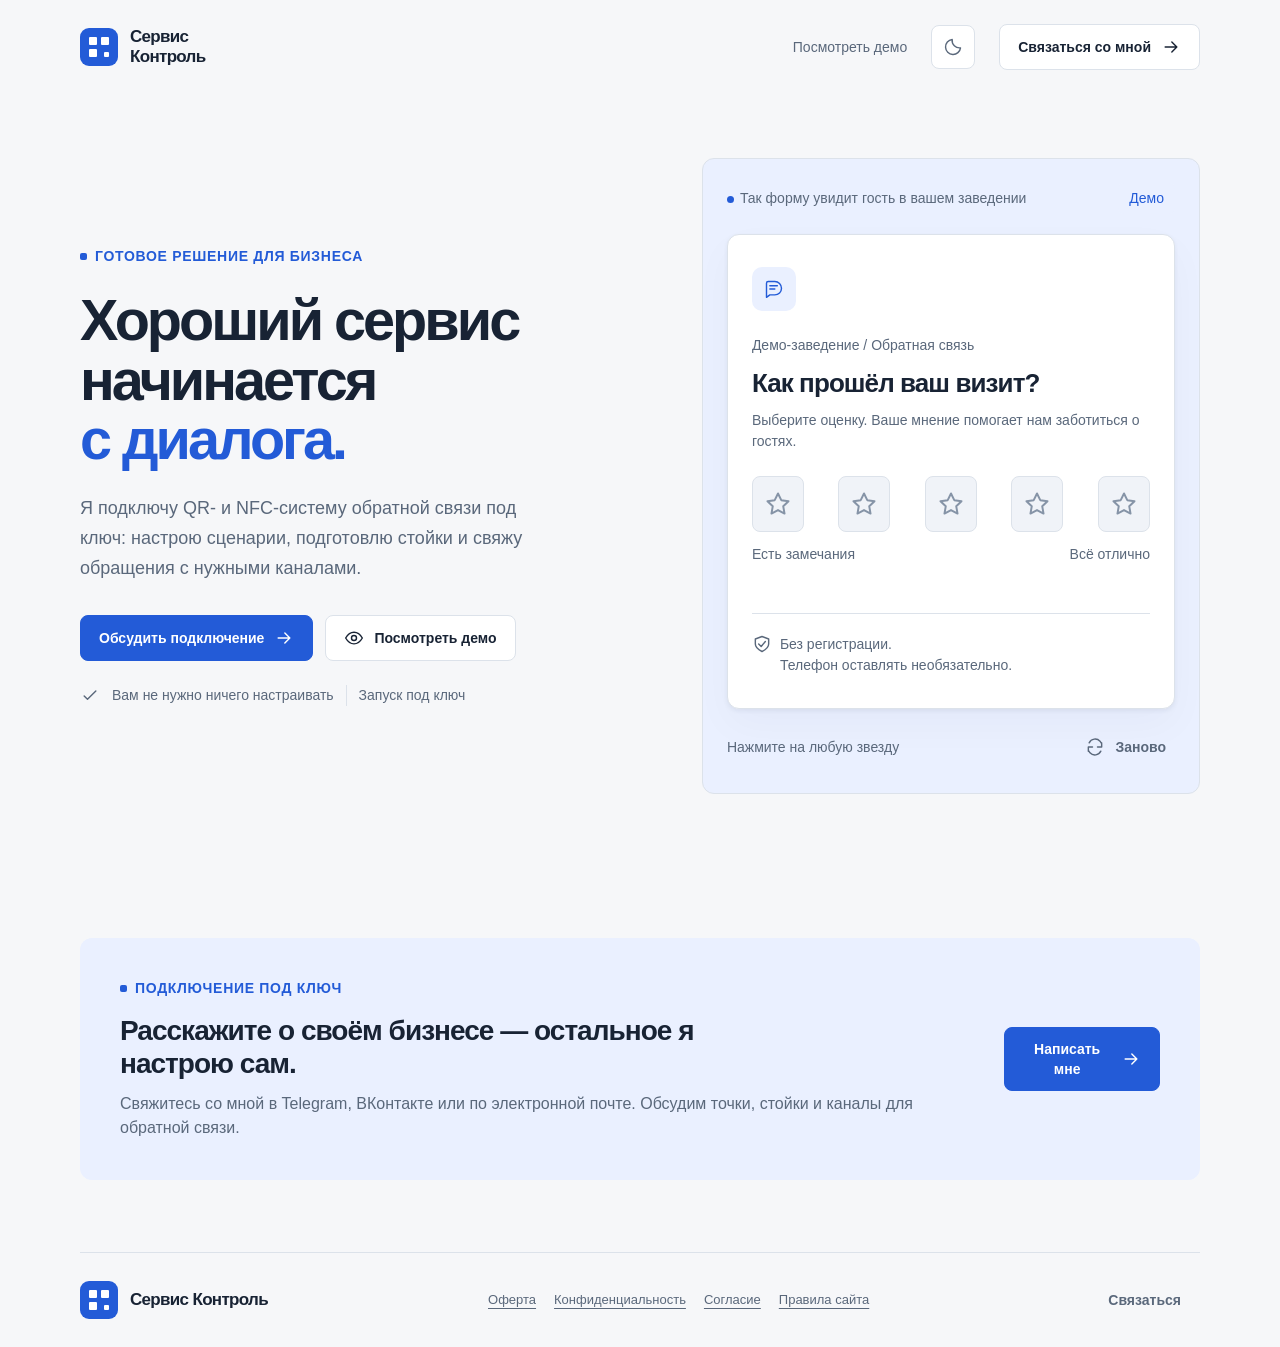
==== commit 30b03e3d: "legal: add service terms, privacy policy and explicit consent" ====
--- a/index.html
+++ b/index.html
@@ -4,7 +4,7 @@
   <meta charset="UTF-8"><meta name="viewport" content="width=device-width, initial-scale=1">
   <meta name="description" content="Сервис Контроль — QR- и NFC-система обратной связи для бизнеса с подключением под ключ."><meta name="theme-color" content="#235bd7">
   <title>Сервис Контроль — обратная связь под ключ</title>
-  <link rel="stylesheet" href="assets/site.css"><script src="assets/common.js" defer></script><script src="assets/index.js" defer></script>
+  <link rel="stylesheet" href="assets/site.css"><link rel="stylesheet" href="assets/legal.css"><script src="assets/common.js" defer></script><script src="assets/index.js" defer></script>
 </head>
 <body>
   <a class="skip-link" href="#mainContent">Перейти к содержимому</a>
@@ -32,9 +32,9 @@
         <div class="cta"><div><div class="eyebrow" style="margin-bottom:16px">Подключение под ключ</div><h2>Расскажите о своём бизнесе — остальное я настрою сам.</h2><p>Свяжитесь со мной в Telegram, ВКонтакте или по электронной почте. Обсудим точки, стойки и каналы для обратной связи.</p></div><button class="btn primary" data-contact>Написать мне <span data-icon="arrow"></span></button></div>
       </section>
     </main>
-    <footer class="site-footer wrap"><a class="brand" href="index.html"><span class="brand-mark" aria-hidden="true"><i></i><i></i><i></i><i></i></span>Сервис Контроль</a><p>Настройка и запуск системы обратной связи под ключ.</p><button class="btn quiet" data-contact>Связаться</button></footer>
+    <footer class="site-footer wrap"><a class="brand" href="index.html"><span class="brand-mark" aria-hidden="true"><i></i><i></i><i></i><i></i></span>Сервис Контроль</a><nav class="legal-links" aria-label="Юридические документы"><a href="offer.html">Оферта</a><a href="privacy.html">Конфиденциальность</a><a href="consent.html">Согласие</a><a href="terms.html">Правила сайта</a></nav><button class="btn quiet" data-contact>Связаться</button></footer>
   </div>
-  <main class="widget-page" id="widget-page" hidden><div class="widget-top"><a class="brand" href="index.html"><span class="brand-mark" aria-hidden="true"><i></i><i></i><i></i><i></i></span>Сервис Контроль</a><button class="icon-btn" data-theme-toggle aria-label="Переключить тему"></button></div><div id="widgetContainer" style="width:min(440px,100%)"></div><p class="widget-foot">Спасибо, что помогаете нам становиться лучше.</p></main>
+  <main class="widget-page" id="widget-page" hidden><div class="widget-top"><a class="brand" href="index.html"><span class="brand-mark" aria-hidden="true"><i></i><i></i><i></i><i></i></span>Сервис Контроль</a><button class="icon-btn" data-theme-toggle aria-label="Переключить тему"></button></div><div id="widgetContainer" style="width:min(440px,100%)"></div><p class="widget-foot">Спасибо, что помогаете нам становиться лучше.</p><nav class="widget-legal" aria-label="Документы о персональных данных"><a href="privacy.html" target="_blank">Конфиденциальность</a><a href="consent.html" target="_blank">Согласие на обработку данных</a></nav></main>
   <dialog class="contact-dialog" id="contactModal" aria-labelledby="contactTitle"><div class="dialog-head"><span class="eyebrow">Подключение под ключ</span><button class="icon-btn" id="closeContact" aria-label="Закрыть окно"><span data-icon="close"></span></button></div><h2 id="contactTitle">Напишите мне</h2><p>Выберите удобный способ связи. Я отвечу на вопросы и сам настрою систему для вашего бизнеса.</p><div class="contact-list"><a class="contact-link" href="https://t.me/ThreePex" target="_blank" rel="noopener noreferrer"><span class="contact-icon" data-icon="telegram"></span><span><strong>Telegram</strong><small>Быстрый ответ в мессенджере</small></span><span data-icon="arrow"></span></a><a class="contact-link" href="https://vk.me/3pexx" target="_blank" rel="noopener noreferrer"><span class="contact-icon" aria-hidden="true">VK</span><span><strong>ВКонтакте</strong><small>Написать в личные сообщения</small></span><span data-icon="arrow"></span></a><a class="contact-link" href="mailto:FuldOne007@yandex.ru?subject=Подключение%20Сервис%20Контроль"><span class="contact-icon" data-icon="mail"></span><span><strong>Электронная почта</strong><small>Вопросы, документы и детали проекта</small></span><span data-icon="arrow"></span></a></div></dialog>
   <template id="feedbackTemplate">
     <section class="widget-card" aria-label="Оценка обслуживания">
@@ -42,7 +42,7 @@
       <div id="loadError" class="status-state" hidden><div class="status-symbol" data-icon="link"></div><h2 id="loadErrorTitle">Не удалось открыть форму</h2><p id="loadErrorText"></p><button class="btn widget-back" id="retryLoad">Попробовать снова</button></div>
       <div id="feedbackFields" hidden><div class="widget-monogram" data-icon="message"></div><p class="widget-eyebrow" id="widgetEyebrow">Обратная связь</p><h2 id="shopName">Как прошёл ваш визит?</h2><p class="widget-intro" id="subTitle">Выберите оценку. Ваше мнение помогает нам заботиться о гостях.</p>
         <div class="stars-box" role="group" aria-label="Оцените визит от 1 до 5"><button class="star-btn" data-rating="1" aria-label="1 из 5 — очень плохо" aria-pressed="false" type="button"><span data-icon="star"></span></button><button class="star-btn" data-rating="2" aria-label="2 из 5 — плохо" aria-pressed="false" type="button"><span data-icon="star"></span></button><button class="star-btn" data-rating="3" aria-label="3 из 5 — есть замечания" aria-pressed="false" type="button"><span data-icon="star"></span></button><button class="star-btn" data-rating="4" aria-label="4 из 5 — хорошо" aria-pressed="false" type="button"><span data-icon="star"></span></button><button class="star-btn" data-rating="5" aria-label="5 из 5 — отлично" aria-pressed="false" type="button"><span data-icon="star"></span></button></div><div class="rating-ends"><span>Есть замечания</span><span>Всё отлично</span></div><p class="rating-label" id="ratingText" role="status"></p>
-        <form class="negative-form" id="negativeForm" hidden><span class="field-label">Что можно улучшить?</span><div class="tags-grid" role="group" aria-label="Причины обращения"><button class="tag-choice" type="button" aria-pressed="false">Долгое ожидание</button><button class="tag-choice" type="button" aria-pressed="false">Грубый персонал</button><button class="tag-choice" type="button" aria-pressed="false">Качество товара</button><button class="tag-choice" type="button" aria-pressed="false">Завышенная цена</button><button class="tag-choice" type="button" aria-pressed="false">Чистота зала</button></div><div class="field"><label for="comment">Ваш комментарий <span class="muted">· необязательно</span></label><textarea id="comment" rows="3" maxlength="2000" placeholder="Расскажите, что нам стоит исправить"></textarea></div><div class="field"><label for="phone">Телефон для ответа <span class="muted">· необязательно</span></label><input type="tel" id="phone" autocomplete="tel" maxlength="40" placeholder="+7 900 000-00-00"></div><p class="small">Комментарий и указанный телефон будут переданы руководству заведения для ответа.</p><div class="notice error" id="sendError" role="alert" hidden></div><button class="btn primary wide" id="btnSend" type="submit">Отправить руководству <span data-icon="arrow"></span></button></form>
+        <form class="negative-form" id="negativeForm" hidden><span class="field-label">Что можно улучшить?</span><div class="tags-grid" role="group" aria-label="Причины обращения"><button class="tag-choice" type="button" aria-pressed="false">Долгое ожидание</button><button class="tag-choice" type="button" aria-pressed="false">Грубый персонал</button><button class="tag-choice" type="button" aria-pressed="false">Качество товара</button><button class="tag-choice" type="button" aria-pressed="false">Завышенная цена</button><button class="tag-choice" type="button" aria-pressed="false">Чистота зала</button></div><div class="field"><label for="comment">Ваш комментарий <span class="muted">· необязательно</span></label><textarea id="comment" rows="3" maxlength="2000" placeholder="Расскажите, что нам стоит исправить"></textarea><p class="hint">Не указывайте паспортные, банковские и другие чувствительные данные.</p></div><div class="field"><label for="phone">Телефон для ответа <span class="muted">· необязательно</span></label><input type="tel" id="phone" autocomplete="tel" maxlength="40" placeholder="+7 900 000-00-00"></div><p class="small">Комментарий и указанный телефон будут переданы руководству заведения для ответа.</p><label class="check-row consent-row" id="consentRow"><input type="checkbox" id="privacyConsent"><span>Я даю <a href="consent.html" target="_blank" rel="noopener">согласие на обработку персональных данных</a> и ознакомился(-ась) с <a href="privacy.html" target="_blank" rel="noopener">Политикой</a>.</span></label><div class="notice error" id="sendError" role="alert" hidden></div><button class="btn primary wide" id="btnSend" type="submit">Отправить руководству <span data-icon="arrow"></span></button></form>
         <div class="rating-footer" id="ratingFooter"><span data-icon="shield"></span><span>Без регистрации.<br>Телефон оставлять необязательно.</span></div>
       </div>
       <div class="status-state" id="chooseMapBlock" hidden><div class="status-symbol" data-icon="star"></div><h2 tabindex="-1">Спасибо за визит!</h2><p>Поделитесь впечатлениями на удобной для вас площадке.</p><div class="stack"><a class="btn maps-link" id="btnYandex" target="_blank" rel="noopener noreferrer"><span class="row"><span class="map-letter">Я</span>Яндекс Карты</span><span data-icon="arrow"></span></a><a class="btn maps-link" id="btn2Gis" target="_blank" rel="noopener noreferrer"><span class="row"><span class="map-letter gis">2</span>2ГИС</span><span data-icon="arrow"></span></a></div><p class="small" id="demoMapsNote" hidden>Это демо: внешние страницы не открываются.</p><button class="btn quiet widget-back" data-back>Изменить оценку</button></div>
--- a/assets/legal.css
+++ b/assets/legal.css
@@ -0,0 +1,2 @@
+/* Legal pages and consent controls — shared with the public site. */
+.legal-links{display:flex;flex-wrap:wrap;align-items:center;gap:8px 18px}.legal-links a,.widget-legal a{color:var(--muted);font-size:13px}.legal-links a:hover,.widget-legal a:hover{color:var(--blue)}.widget-legal{display:flex;flex-wrap:wrap;justify-content:center;gap:8px 16px;width:min(440px,100%);font-size:13px}.consent-row{padding:14px;border:1px solid var(--line);border-radius:8px;background:var(--soft);line-height:1.5}.consent-row a{font-weight:600}.legal-header{border-bottom:1px solid var(--line);background:var(--surface)}.legal-header .site-header{padding-block:18px}.legal-header .site-nav a{display:flex!important}.legal-page{padding-block:56px 80px}.legal-hero{max-width:820px;margin-bottom:40px}.legal-hero h1{font-size:clamp(36px,5vw,56px);margin:20px 0 16px}.legal-meta{display:flex;flex-wrap:wrap;gap:8px 18px;color:var(--muted);font-size:14px}.legal-layout{display:grid;grid-template-columns:240px minmax(0,1fr);gap:32px;align-items:start}.legal-toc{position:sticky;top:24px;padding:20px}.legal-toc strong{display:block;margin-bottom:12px}.legal-toc nav{display:grid;gap:4px}.legal-toc a{padding:8px 10px;border-radius:6px;color:var(--muted);text-decoration:none;font-size:14px}.legal-toc a:hover{background:var(--blue-soft);color:var(--blue)}.legal-content{padding:40px;overflow-wrap:anywhere}.legal-content>section+section{border-top:1px solid var(--line);margin-top:32px;padding-top:32px}.legal-content h2{font-size:24px;margin-bottom:14px;scroll-margin-top:24px}.legal-content h3{font-size:18px;margin:24px 0 10px}.legal-content p,.legal-content li{color:var(--muted);line-height:1.7}.legal-content p+p{margin-top:12px}.legal-content ul,.legal-content ol{display:grid;gap:8px;padding-left:22px;margin:12px 0 0}.legal-callout{padding:18px 20px;border-left:3px solid var(--blue);background:var(--blue-soft);border-radius:0 8px 8px 0;margin-bottom:28px}.legal-callout p{color:var(--text)}.legal-details{display:grid;grid-template-columns:180px minmax(0,1fr);gap:8px 20px;margin-top:16px}.legal-details dt{color:var(--muted)}.legal-details dd{margin:0;font-weight:600;overflow-wrap:anywhere}.legal-table{width:100%;border-collapse:collapse;margin-top:16px;font-size:14px}.legal-table th,.legal-table td{text-align:left;vertical-align:top;border:1px solid var(--line);padding:12px}.legal-table th{background:var(--soft)}.legal-footer{margin-top:0}@media(max-width:780px){.legal-header .site-nav>a:not(.btn){display:none!important}.legal-page{padding-block:40px 56px}.legal-layout{grid-template-columns:1fr}.legal-toc{position:static}.legal-content{padding:28px}.legal-details{grid-template-columns:1fr;gap:2px}.legal-details dd{margin-bottom:12px}.legal-table{display:block;overflow-x:auto}.site-footer .legal-links{order:3;width:100%}}@media(max-width:440px){.legal-page{padding-block:32px 48px}.legal-content{padding:22px 18px}.legal-hero h1{font-size:36px}.legal-toc{padding:16px}.legal-header .site-nav .btn{display:none}.consent-row{padding:12px}}@media print{.legal-header,.legal-toc,.legal-footer,.theme-toggle{display:none!important}.legal-page{padding:0}.legal-layout{display:block}.legal-content{border:0;padding:0}.legal-content p,.legal-content li{color:#111}}
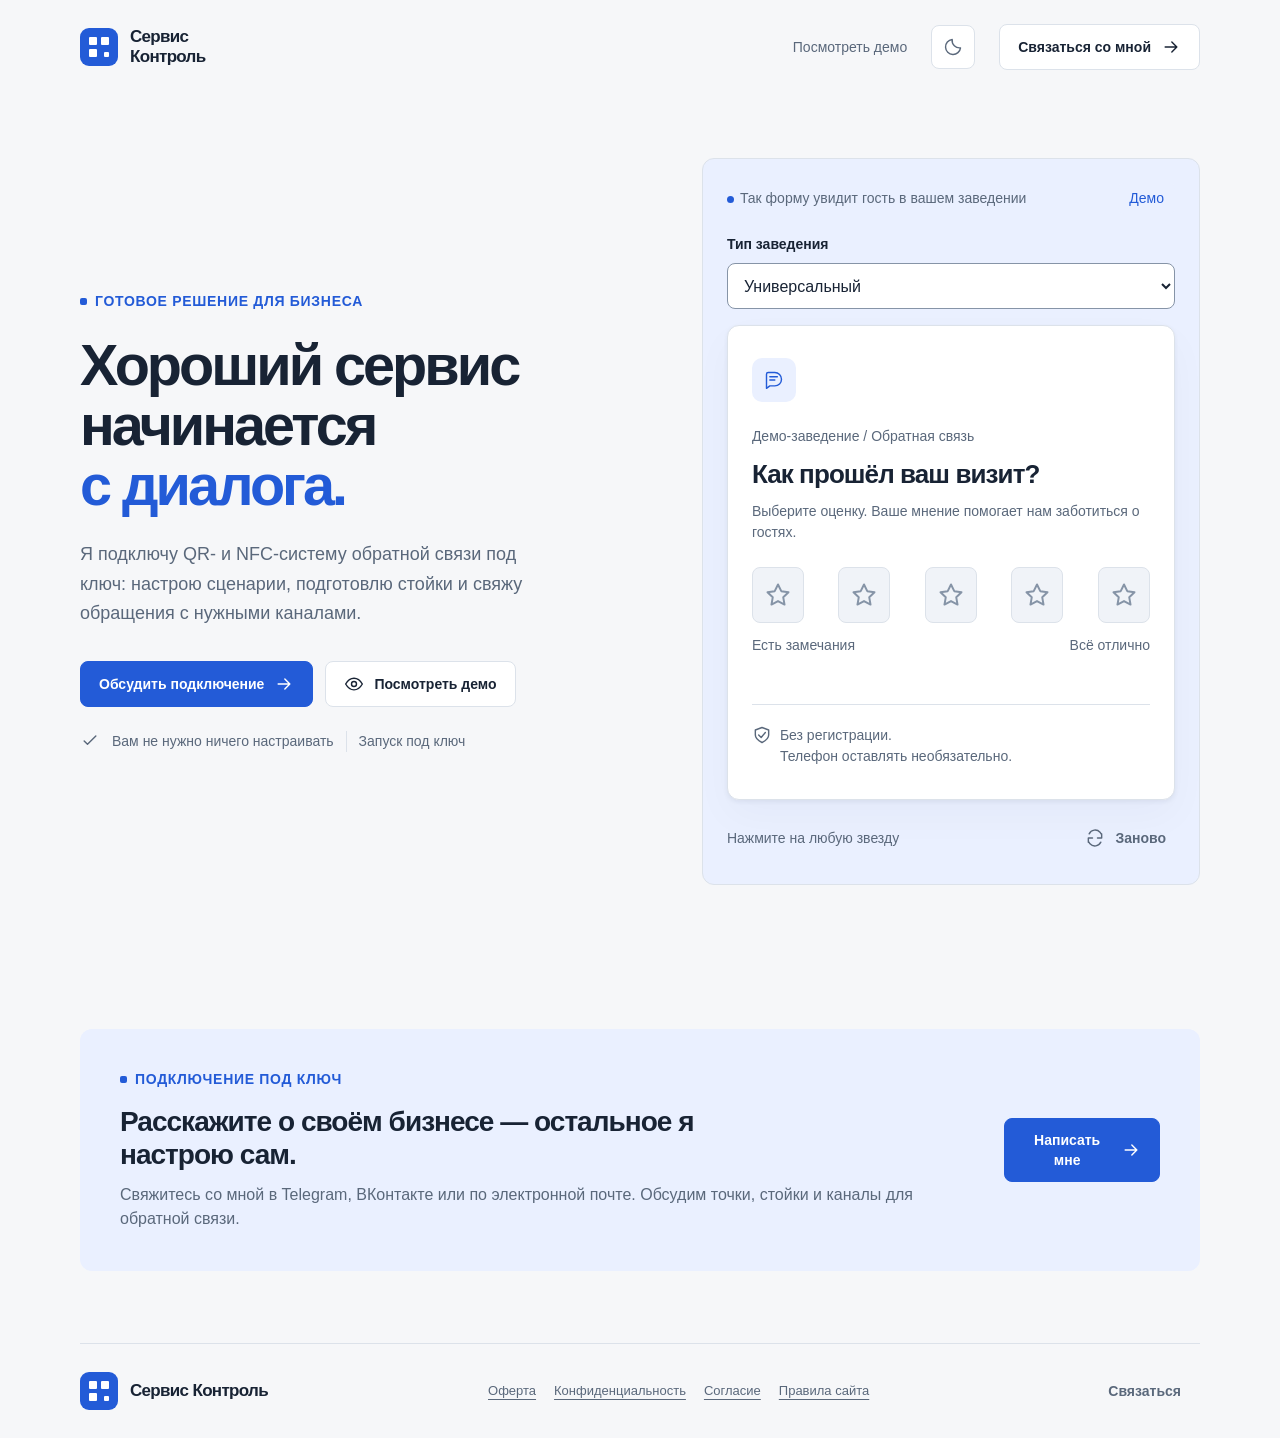
==== commit 3a9a4abe: "feat: let visitors switch feedback templates in demo" ====
--- a/index.html
+++ b/index.html
@@ -4,7 +4,7 @@
   <meta charset="UTF-8"><meta name="viewport" content="width=device-width, initial-scale=1">
   <meta name="description" content="Сервис Контроль — QR- и NFC-система обратной связи для бизнеса с подключением под ключ."><meta name="theme-color" content="#235bd7">
   <title>Сервис Контроль — обратная связь под ключ</title>
-  <link rel="stylesheet" href="assets/site.css"><link rel="stylesheet" href="assets/legal.css"><script src="assets/common.js" defer></script><script src="assets/index.js" defer></script>
+  <link rel="stylesheet" href="assets/site.css"><link rel="stylesheet" href="assets/legal.css"><script src="assets/common.js" defer></script><script src="assets/feedback-templates.js" defer></script><script src="assets/index.js" defer></script>
 </head>
 <body>
   <a class="skip-link" href="#mainContent">Перейти к содержимому</a>
@@ -24,7 +24,10 @@
         </div>
         <div class="hero-stage" id="demo">
           <div class="stage-heading"><span><span class="dot"></span>Так форму увидит гость в вашем заведении</span><span class="tag blue">Демо</span></div>
-          <div id="demoContainer"></div>
+          <div class="stack">
+            <div class="field"><label for="demoVenueType">Тип заведения</label><select id="demoVenueType"></select></div>
+            <div id="demoContainer"></div>
+          </div>
           <div class="stage-footer"><span>Нажмите на любую звезду</span><button class="btn quiet" id="resetDemo"><span data-icon="refresh"></span>Заново</button></div>
         </div>
       </section>
@@ -42,7 +45,7 @@
       <div id="loadError" class="status-state" hidden><div class="status-symbol" data-icon="link"></div><h2 id="loadErrorTitle">Не удалось открыть форму</h2><p id="loadErrorText"></p><button class="btn widget-back" id="retryLoad">Попробовать снова</button></div>
       <div id="feedbackFields" hidden><div class="widget-monogram" data-icon="message"></div><p class="widget-eyebrow" id="widgetEyebrow">Обратная связь</p><h2 id="shopName">Как прошёл ваш визит?</h2><p class="widget-intro" id="subTitle">Выберите оценку. Ваше мнение помогает нам заботиться о гостях.</p>
         <div class="stars-box" role="group" aria-label="Оцените визит от 1 до 5"><button class="star-btn" data-rating="1" aria-label="1 из 5 — очень плохо" aria-pressed="false" type="button"><span data-icon="star"></span></button><button class="star-btn" data-rating="2" aria-label="2 из 5 — плохо" aria-pressed="false" type="button"><span data-icon="star"></span></button><button class="star-btn" data-rating="3" aria-label="3 из 5 — есть замечания" aria-pressed="false" type="button"><span data-icon="star"></span></button><button class="star-btn" data-rating="4" aria-label="4 из 5 — хорошо" aria-pressed="false" type="button"><span data-icon="star"></span></button><button class="star-btn" data-rating="5" aria-label="5 из 5 — отлично" aria-pressed="false" type="button"><span data-icon="star"></span></button></div><div class="rating-ends"><span>Есть замечания</span><span>Всё отлично</span></div><p class="rating-label" id="ratingText" role="status"></p>
-        <form class="negative-form" id="negativeForm" hidden><span class="field-label">Что можно улучшить?</span><div class="tags-grid" role="group" aria-label="Причины обращения"><button class="tag-choice" type="button" aria-pressed="false">Долгое ожидание</button><button class="tag-choice" type="button" aria-pressed="false">Грубый персонал</button><button class="tag-choice" type="button" aria-pressed="false">Качество товара</button><button class="tag-choice" type="button" aria-pressed="false">Завышенная цена</button><button class="tag-choice" type="button" aria-pressed="false">Чистота зала</button></div><div class="field"><label for="comment">Ваш комментарий <span class="muted">· необязательно</span></label><textarea id="comment" rows="3" maxlength="2000" placeholder="Расскажите, что нам стоит исправить"></textarea><p class="hint">Не указывайте паспортные, банковские и другие чувствительные данные.</p></div><div class="field"><label for="phone">Телефон для ответа <span class="muted">· необязательно</span></label><input type="tel" id="phone" autocomplete="tel" maxlength="40" placeholder="+7 900 000-00-00"></div><p class="small">Комментарий и указанный телефон будут переданы руководству заведения для ответа.</p><label class="check-row consent-row" id="consentRow"><input type="checkbox" id="privacyConsent"><span>Я даю <a href="consent.html" target="_blank" rel="noopener">согласие на обработку персональных данных</a> и ознакомился(-ась) с <a href="privacy.html" target="_blank" rel="noopener">Политикой</a>.</span></label><div class="notice error" id="sendError" role="alert" hidden></div><button class="btn primary wide" id="btnSend" type="submit">Отправить руководству <span data-icon="arrow"></span></button></form>
+        <form class="negative-form" id="negativeForm" hidden><span class="field-label">Что можно улучшить?</span><div class="tags-grid" id="quickReplies" role="group" aria-label="Причины обращения"></div><div class="field"><label for="comment">Ваш комментарий <span class="muted">· необязательно</span></label><textarea id="comment" rows="3" maxlength="2000" placeholder="Расскажите, что нам стоит исправить"></textarea><p class="hint">Не указывайте паспортные, банковские и другие чувствительные данные.</p></div><div class="field"><label for="phone">Телефон для ответа <span class="muted">· необязательно</span></label><input type="tel" id="phone" autocomplete="tel" maxlength="40" placeholder="+7 900 000-00-00"></div><p class="small">Комментарий и указанный телефон будут переданы руководству заведения для ответа.</p><label class="check-row consent-row" id="consentRow"><input type="checkbox" id="privacyConsent"><span>Я даю <a href="consent.html" target="_blank" rel="noopener">согласие на обработку персональных данных</a> и ознакомился(-ась) с <a href="privacy.html" target="_blank" rel="noopener">Политикой</a>.</span></label><div class="notice error" id="sendError" role="alert" hidden></div><button class="btn primary wide" id="btnSend" type="submit">Отправить руководству <span data-icon="arrow"></span></button></form>
         <div class="rating-footer" id="ratingFooter"><span data-icon="shield"></span><span>Без регистрации.<br>Телефон оставлять необязательно.</span></div>
       </div>
       <div class="status-state" id="chooseMapBlock" hidden><div class="status-symbol" data-icon="star"></div><h2 tabindex="-1">Спасибо за визит!</h2><p>Поделитесь впечатлениями на удобной для вас площадке.</p><div class="stack"><a class="btn maps-link" id="btnYandex" target="_blank" rel="noopener noreferrer"><span class="row"><span class="map-letter">Я</span>Яндекс Карты</span><span data-icon="arrow"></span></a><a class="btn maps-link" id="btn2Gis" target="_blank" rel="noopener noreferrer"><span class="row"><span class="map-letter gis">2</span>2ГИС</span><span data-icon="arrow"></span></a></div><p class="small" id="demoMapsNote" hidden>Это демо: внешние страницы не открываются.</p><button class="btn quiet widget-back" data-back>Изменить оценку</button></div>
